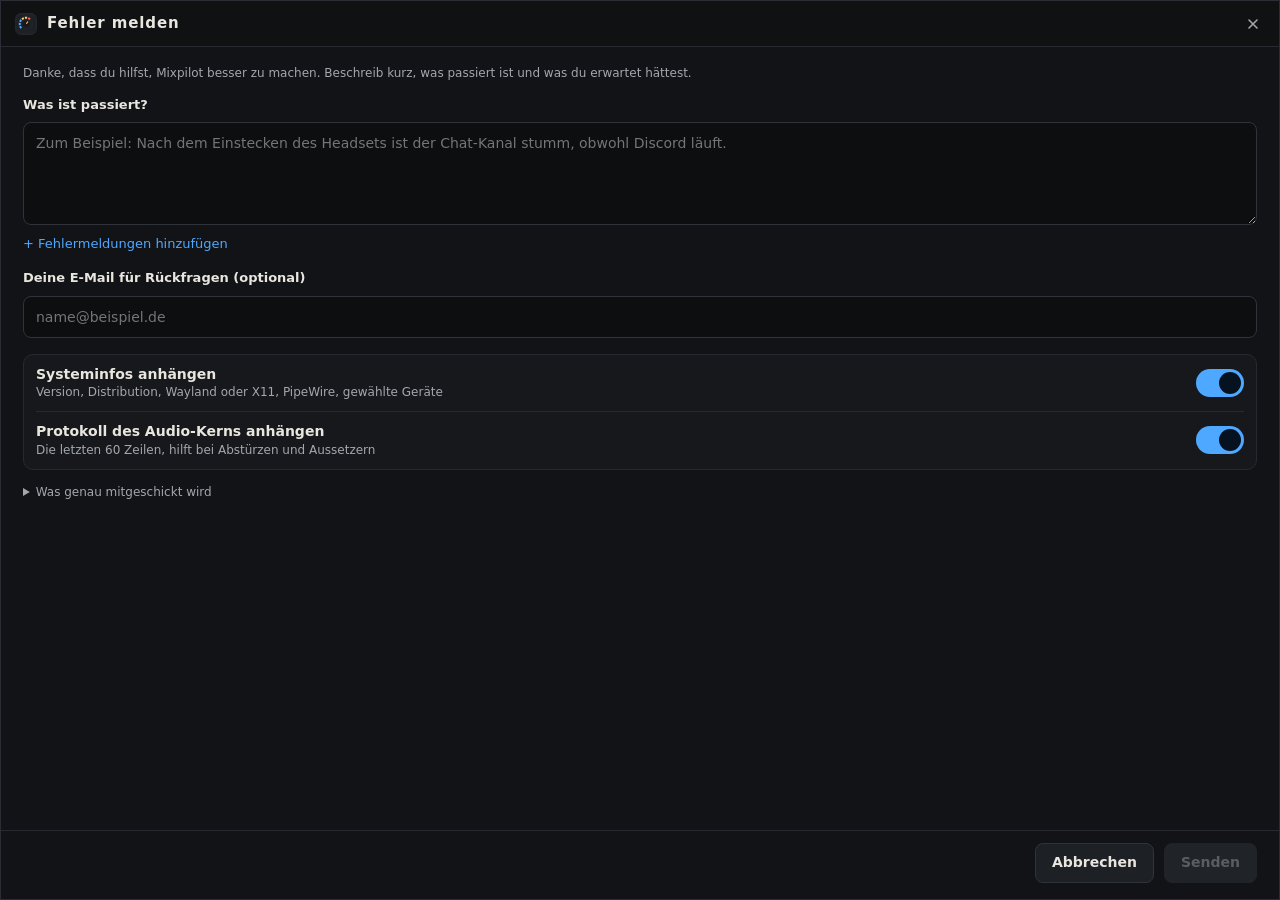
==== app/ui/bugreport.html @ 967d0d66 "Initial commit" ====
<!doctype html>
<html lang="de">
<head>
<meta charset="utf-8">
<meta name="viewport" content="width=device-width, initial-scale=1">
<title>Fehler melden</title>
<link rel="stylesheet" href="style.css">
</head>
<body class="dialog-page">
<div class="app">
  <div class="titlebar" data-tauri-drag-region>
    <div class="brand" data-tauri-drag-region>
      <svg width="22" height="22" viewBox="0 0 512 512" aria-hidden="true" data-tauri-drag-region><rect x="16" y="16" width="480" height="480" rx="116" class="logo-bg"></rect><g class="logo-segs"><path d="M144.2 349.8 A146 146 0 0 1 118.8 305.9" class="lg-low"></path><path d="M112.2 281.4 A146 146 0 0 1 112.2 230.6" class="lg-low"></path><path d="M118.8 206.1 A146 146 0 0 1 144.2 162.2" class="lg-low"></path><path d="M162.2 144.2 A146 146 0 0 1 206.1 118.8" class="lg-mid"></path><path d="M230.6 112.2 A146 146 0 0 1 281.4 112.2" class="lg-mid"></path><path d="M305.9 118.8 A146 146 0 0 1 349.8 144.2" class="lg-hi"></path><path d="M367.8 162.2 A146 146 0 0 1 393.2 206.1" class="lg-off"></path><path d="M399.8 230.6 A146 146 0 0 1 399.8 281.4" class="lg-off"></path><path d="M393.2 305.9 A146 146 0 0 1 367.8 349.8" class="lg-off"></path></g><circle cx="256" cy="256" r="84" class="logo-knob"></circle><line x1="268.9" y1="240.7" x2="295.9" y2="208.5" class="logo-ptr"></line></svg>
      <span class="name" data-tauri-drag-region>Fehler melden</span>
    </div>
    <div class="win-btns">
      <button id="win-close" class="tb-btn close" title="Schließen" aria-label="Schließen"><svg width="14" height="14" viewBox="0 0 14 14" aria-hidden="true"><path d="M3 3l8 8M11 3l-8 8"></path></svg></button>
    </div>
  </div>

  <main class="bug">
    <form id="form" novalidate>
      <p class="hint">Danke, dass du hilfst, Mixpilot besser zu machen. Beschreib kurz, was passiert ist und was du erwartet hättest.</p>
      <label class="lbl" for="desc">Was ist passiert?</label>
      <textarea id="desc" rows="4" placeholder="Zum Beispiel: Nach dem Einstecken des Headsets ist der Chat-Kanal stumm, obwohl Discord läuft."></textarea>
      <button type="button" class="linkbtn" id="add-errors">+ Fehlermeldungen hinzufügen</button>
      <div id="err-field" hidden>
        <label class="lbl" for="errors">Fehlermeldungen</label>
        <textarea id="errors" rows="3" class="mono-area" placeholder="Text aus einer Fehlermeldung, falls vorhanden"></textarea>
      </div>
      <label class="lbl" for="email">Deine E-Mail für Rückfragen (optional)</label>
      <input type="email" id="email" class="text" placeholder="name@beispiel.de" autocomplete="email">
      <div class="group">
        <div class="rule"><div><span class="title small">Systeminfos anhängen</span><p class="hint">Version, Distribution, Wayland oder X11, PipeWire, gewählte Geräte</p></div>
          <button type="button" id="info" class="switch" role="switch" aria-checked="true" aria-label="Systeminfos anhängen"><span></span></button></div>
        <div class="rule"><div><span class="title small">Protokoll des Audio-Kerns anhängen</span><p class="hint">Die letzten 60 Zeilen, hilft bei Abstürzen und Aussetzern</p></div>
          <button type="button" id="log" class="switch" role="switch" aria-checked="true" aria-label="Protokoll anhängen"><span></span></button></div>
      </div>
      <details class="preview"><summary>Was genau mitgeschickt wird</summary><pre id="preview"></pre></details>
      <p class="hint" id="privacy" hidden>Der Bericht geht an den Formulardienst Web3Forms und von dort per E-Mail an den Entwickler. Er wird nicht veröffentlicht.</p>
    </form>

    <section id="done" class="status" hidden>
      <svg width="48" height="48" viewBox="0 0 24 24" aria-hidden="true"><circle cx="12" cy="12" r="10"></circle><path d="M8 12l3 3 5-6"></path></svg>
      <h2>Danke, der Bericht ist angekommen.</h2>
      <p class="hint">Wenn du eine E-Mail angegeben hast, kann es eine Rückfrage geben.</p>
      <button class="btn primary" id="close-done">Schließen</button>
    </section>

    <section id="fail" class="status" hidden>
      <h2 id="fail-title">Senden hat nicht geklappt</h2>
      <p class="hint" id="fail-text"></p>
      <p class="mail-addr" id="mail-addr"></p>
      <div class="actions">
        <button class="btn" id="back">Zurück</button>
        <button class="btn primary" id="mail">Per E-Mail senden</button>
      </div>
    </section>
  </main>

  <footer class="bug-footer" id="footer">
    <span class="hint" id="footer-note"></span>
    <span class="spacer"></span>
    <button class="btn" id="cancel">Abbrechen</button>
    <button class="btn primary" id="send" disabled>Senden</button>
  </footer>
</div>
<script src="i18n.js"></script>
<script src="bugreport.js"></script>
</body>
</html>
---- app/ui/style.css ----
/* Barlow Semi Condensed (SIL Open Font License 1.1, fonts/OFL.txt): readouts and values,
   bundled so it works offline and inside the snap/flatpak sandboxes */
@font-face { font-family: "Barlow Semi Condensed"; font-weight: 500; font-display: swap; src: url("fonts/BarlowSemiCondensed-Medium.ttf") format("truetype"); }
@font-face { font-family: "Barlow Semi Condensed"; font-weight: 600; font-display: swap; src: url("fonts/BarlowSemiCondensed-SemiBold.ttf") format("truetype"); }
@font-face { font-family: "Barlow Semi Condensed"; font-weight: 700; font-display: swap; src: url("fonts/BarlowSemiCondensed-Bold.ttf") format("truetype"); }

:root {
  color-scheme: dark;
  --bg: #0b0c0e;
  --win: #111316;
  --panel: #16181b;
  --panel2: #1d2024;
  --well: #0d0e10;
  --line: #262a30;
  --line2: #30343a;
  --text: #e9e6df;
  --muted: #a3a7ae;
  --acc: #ffb547;
  --acc-ink: #1a1205;
  /* second accent from the logo: amber marks what you grab and move, blue marks what is on or selected */
  --acc2: #4fa8ff;
  --acc2-ink: #06121f;
  --red: #ff6a5c;
  --seg-off: #22262c;
  --seg-low: #4fa8ff;
  --seg-mid: #ffc870;
  --seg-hi: #ff6a5c;
  --mono: ui-monospace, "JetBrains Mono", "DejaVu Sans Mono", monospace;
  /* readouts: readable sans with equal-width digits so values do not jitter while they change */
  --num: "Barlow Semi Condensed", system-ui, "Liberation Sans", Arial, sans-serif;
}
* { box-sizing: border-box; }
html, body { margin: 0; height: 100%; overflow: hidden; background: var(--bg); color: var(--text); font: 14px/1.4 system-ui, "Cantarell", sans-serif; }
button, select, input { font: inherit; color: inherit; }
button:focus-visible, select:focus-visible, input:focus-visible { outline: 2px solid var(--acc2); outline-offset: 2px; }
[hidden] { display: none !important; }

/* the app never scrolls as a whole; controls take the mouse wheel instead */
.app { height: 100vh; box-sizing: border-box; overflow: hidden; display: flex; flex-direction: column; background: var(--win); border: 1px solid #2a2e34; }

/* own title bar: frameless window, drag anywhere that is not a button */
.titlebar { display: flex; align-items: center; gap: 12px; height: 46px; padding: 0 6px 0 14px; background: #0f1113; border-bottom: 1px solid var(--line); user-select: none; }
.titlebar .brand { display: flex; align-items: center; gap: 10px; flex-grow: 1; min-width: 0; height: 100%; }
.titlebar .name { font-weight: 700; font-size: 15px; letter-spacing: 0.06em; }
.titlebar .sub { font-size: 12px; color: var(--muted); white-space: nowrap; overflow: hidden; text-overflow: ellipsis; }
.win-btns { display: flex; align-items: center; gap: 2px; }
.tb-btn { width: 40px; height: 34px; border: none; border-radius: 7px; background: transparent; color: var(--muted); display: grid; place-items: center; cursor: pointer; }
.tb-btn svg { fill: none; stroke: currentColor; stroke-width: 1.6; stroke-linecap: round; stroke-linejoin: round; }
.tb-btn:hover { background: var(--panel2); color: var(--text); }
.tb-btn.close:hover { background: #c4372b; color: #fff; }
.tb-btn.heart { color: #ff7a8a; }
.tb-btn.heart svg { fill: currentColor; stroke: none; }
.tb-btn.heart:hover { background: #3a1d24; color: #ff9aa6; }
.tb-sep { width: 1px; height: 20px; background: var(--line2); margin: 0 6px; }
.spacer { flex-grow: 1; }
.top { display: flex; flex-wrap: wrap; align-items: center; gap: 14px 16px; padding: 12px 20px; background: #141619; border-bottom: 1px solid var(--line); }
.logo-bg { fill: var(--panel2); stroke: var(--line2); stroke-width: 16; }
.logo-segs { fill: none; stroke-width: 46; }
.lg-low { stroke: var(--seg-low); } .lg-mid { stroke: var(--seg-mid); } .lg-hi { stroke: var(--seg-hi); } .lg-off { stroke: var(--seg-off); }
.logo-knob { fill: var(--panel); stroke: var(--line2); stroke-width: 6; }
.logo-ptr { stroke: var(--acc); stroke-width: 26; stroke-linecap: round; }
.field { display: flex; flex-direction: column; gap: 4px; font-size: 11px; color: var(--muted); text-transform: uppercase; letter-spacing: 0.08em; font-weight: 600; }
.field.wide { margin-top: 6px; }
select {
  -webkit-appearance: none; appearance: none;
  min-height: 38px; width: 230px; max-width: 100%; padding: 0 30px 0 10px; border-radius: 8px;
  border: 1px solid var(--line2); background-color: var(--panel2); color: var(--text);
  background-image: url("data:image/svg+xml,%3Csvg xmlns='http://www.w3.org/2000/svg' width='10' height='6'%3E%3Cpath d='M1 1l4 4 4-4' fill='none' stroke='%23a3a7ae' stroke-width='1.6'/%3E%3C/svg%3E");
  background-repeat: no-repeat; background-position: right 10px center;
  text-transform: none; letter-spacing: 0; font-weight: 400; font-size: 13px; cursor: pointer;
}
.field.wide select { width: 100%; }
select.mini { width: auto; min-height: 28px; padding: 0 24px 0 8px; font-size: 12px; background-position: right 7px center; }
option { background: var(--panel2); color: var(--text); }
.titlebar .pill { margin-right: 8px; padding: 2px 4px 2px 12px; }
.titlebar .pill .switch { transform: scale(0.85); }
.pill { display: flex; align-items: center; gap: 8px; padding: 4px 6px 4px 14px; border-radius: 22px; background: var(--panel2); border: 1px solid var(--line2); font-weight: 600; font-size: 13px; }
.led { width: 9px; height: 9px; border-radius: 50%; background: #5a5f67; }
.led.on { background: var(--acc2); box-shadow: 0 0 8px var(--acc2); }

.tabs { display: flex; flex-wrap: wrap; align-items: center; gap: 6px 4px; padding: 8px 16px; border-bottom: 1px solid var(--line); background: #141619; }
.field.inline { flex-direction: row; align-items: center; gap: 8px; margin-left: 10px; }
.field.inline select { width: 200px; min-height: 36px; }
.tab { min-height: 42px; padding: 0 18px; border: none; border-radius: 8px; background: transparent; color: var(--muted); font-weight: 600; cursor: pointer; box-shadow: inset 0 -2px 0 transparent; }
.tab[aria-pressed="true"] { background: var(--panel2); color: var(--text); box-shadow: inset 0 -2px 0 var(--acc2); }
.core-status { font-size: 12px; color: var(--muted); white-space: nowrap; margin-right: 6px; }
.core-status.off { color: var(--red); }

main { flex: 1 1 auto; min-height: 0; overflow: hidden; padding: 14px 20px; display: flex; flex-direction: column; gap: 12px; }
.page { flex: 1 1 auto; min-height: 0; display: flex; flex-direction: column; gap: 12px; }
.cols { display: flex; flex-wrap: wrap; gap: 16px; align-items: flex-start; }
.grow { flex: 1 1 360px; min-width: 0; }
.grow2 { flex: 1 1 420px; min-width: 0; }
.grid { display: grid; grid-template-columns: repeat(auto-fit, minmax(260px, 1fr)); gap: 16px; }
.card { padding: 14px 16px; border-radius: 10px; background: var(--panel); border: 1px solid var(--line); display: flex; flex-direction: column; gap: 10px; }
.card-head { display: flex; align-items: center; justify-content: space-between; gap: 10px; min-height: 30px; }
.card-head.wrap { flex-wrap: wrap; }
.card-head.line { padding-top: 8px; border-top: 1px solid var(--line); }
.label { font-weight: 700; font-size: 13px; letter-spacing: 0.08em; }
.title { font-weight: 600; font-size: 16px; }
.title.small { font-size: 14px; }
.muted { color: var(--muted); font-weight: 400; font-size: 13px; }
.mono { font-family: var(--num); font-variant-numeric: tabular-nums; font-weight: 500; font-size: 13px; color: var(--muted); }
.row { display: flex; align-items: center; gap: 10px; }
.end { width: 42px; font-weight: 600; font-size: 13px; }
.end.right { text-align: right; }
.hint { margin: 0; font-size: 12px; color: var(--muted); }
.error { margin: 0; padding: 10px 14px; border-radius: 8px; background: #3a1714; color: #ffd2cc; }

/* mixer strips */
.strips { display: flex; flex-wrap: wrap; gap: 12px; align-items: stretch; }
.strip { width: 150px; padding: 12px 12px; border-radius: 10px; background: var(--panel); border: 1px solid var(--line); display: flex; flex-direction: column; gap: 10px; }
.strip.master { border-color: #3a3326; }
.sep { width: 1px; background: var(--line2); margin: 0 6px; }
.strip-head { display: flex; align-items: center; gap: 8px; }
.strip-head svg { flex: none; stroke: #c9c6bf; fill: none; stroke-width: 1.8; stroke-linecap: round; stroke-linejoin: round; }
.strip-name { flex-grow: 1; font-weight: 700; font-size: 13px; letter-spacing: 0.08em; text-transform: uppercase; }
.dot { width: 8px; height: 8px; border-radius: 50%; background: #5a5f67; }
.dot.on { background: var(--acc2); }
.strip-body { display: flex; justify-content: center; gap: 12px; height: 200px; }
.meter { display: flex; gap: 3px; padding: 4px; border-radius: 4px; background: var(--well); }
.meter .col { display: flex; flex-direction: column-reverse; gap: 2px; }
.meter i { display: block; width: 7px; flex: 1 1 0; border-radius: 1px; background: var(--seg-off); }
.meter i.low { background: var(--seg-low); }
.meter i.mid { background: var(--seg-mid); }
.meter i.hi { background: var(--seg-hi); }
.num {
  width: 84px; min-height: 30px; padding: 0 6px; border-radius: 6px; border: 1px solid transparent; background: transparent;
  color: var(--text); font-family: var(--num); font-size: 16px; font-weight: 600; font-variant-numeric: tabular-nums; text-align: center; cursor: text;
}
.num:hover { border-color: var(--line2); background: var(--well); }
.num:focus { border-color: var(--acc2); background: var(--well); outline: none; }
.value { align-self: center; }
.head-right { display: flex; align-items: center; gap: 10px; }
.btns { display: flex; gap: 6px; }
.mute, .eqchip { flex: 1 1 0; min-height: 42px; border-radius: 6px; border: 1px solid var(--line2); background: var(--panel2); color: #c9c6bf; font-weight: 700; font-size: 12px; letter-spacing: 0.06em; cursor: pointer; }
.mute[aria-pressed="true"] { background: var(--red); color: #1a0705; border-color: var(--red); }
.eqchip { display: flex; flex-direction: column; align-items: center; justify-content: center; gap: 1px; font-weight: 600; letter-spacing: 0; font-size: 11px; color: var(--text); }
.eqchip b { color: var(--muted); font-size: 10px; letter-spacing: 0.08em; }
.appchips { display: flex; flex-wrap: wrap; gap: 4px; min-height: 22px; }
.appchips span { padding: 2px 8px; border-radius: 10px; background: var(--seg-off); font-size: 11px; color: #c9c6bf; max-width: 100%; overflow: hidden; text-overflow: ellipsis; white-space: nowrap; }

/* vertical faders: a rotated horizontal range is the most reliable form in WebKitGTK */
.fwrap { position: relative; width: 44px; height: 200px; flex: none; }
.fader { -webkit-appearance: none; appearance: none; position: absolute; width: 200px; height: 44px; left: -78px; top: 78px; transform: rotate(-90deg); background: transparent; margin: 0; cursor: pointer; }
.fader::-webkit-slider-runnable-track { height: 6px; border-radius: 3px; background: #08090a; box-shadow: inset 0 0 0 1px var(--line2); }
.fader::-webkit-slider-thumb { -webkit-appearance: none; width: 18px; height: 38px; margin-top: -16px; border-radius: 3px; border: 1px solid #555b63; background: linear-gradient(90deg, #2c3036 0 42%, var(--acc) 42% 58%, #2c3036 58%); }

.hz { -webkit-appearance: none; appearance: none; width: 100%; height: 30px; background: transparent; margin: 0; cursor: pointer; }
.hz::-webkit-slider-runnable-track { height: 4px; border-radius: 2px; background: var(--line2); }
.hz::-webkit-slider-thumb { -webkit-appearance: none; width: 18px; height: 18px; margin-top: -7px; border-radius: 50%; border: 3px solid var(--panel); background: var(--acc); }

.switch { flex: none; width: 48px; height: 28px; border-radius: 14px; border: none; padding: 3px; display: flex; justify-content: flex-start; background: var(--line2); cursor: pointer; }
.switch span { width: 22px; height: 22px; border-radius: 50%; background: var(--muted); }
.switch[aria-checked="true"] { justify-content: flex-end; background: var(--acc2); }
.switch[aria-checked="true"] span { background: var(--acc2-ink); }

.seg { display: flex; gap: 4px; padding: 4px; border-radius: 8px; background: var(--well); }
.seg button { flex: 1 1 0; min-height: 40px; border: none; border-radius: 6px; background: transparent; color: #c9c6bf; font-weight: 600; cursor: pointer; }
.seg button[aria-pressed="true"] { background: var(--acc2); color: var(--acc2-ink); }
.chips { display: flex; flex-wrap: wrap; gap: 6px; }
.chips button { min-height: 34px; padding: 0 14px; border-radius: 17px; border: 1px solid var(--line2); background: var(--panel2); color: #c9c6bf; font-weight: 600; font-size: 13px; cursor: pointer; }
.chips button[aria-pressed="true"] { background: var(--acc2); color: var(--acc2-ink); border-color: var(--acc2); }

.curve { width: 100%; height: 64px; display: block; border-radius: 6px; background: var(--well); }
.curve .zero { stroke: var(--line); stroke-width: 1; }
.curve .eqline { fill: none; stroke: var(--acc); stroke-width: 3; stroke-linejoin: round; vector-effect: non-scaling-stroke; }
.bands-scroll { overflow-x: auto; }
.bands { display: flex; justify-content: space-between; gap: 8px; min-width: 520px; }
.band { display: flex; flex-direction: column; align-items: center; gap: 6px; }
.band .num { width: 44px; min-height: 26px; font-size: 14px; padding: 0 2px; }
.band .mono { color: var(--text); font-size: 11px; }
.band .freq { color: var(--muted); }
.bwrap { position: relative; width: 32px; height: 116px; }
.bslider { -webkit-appearance: none; appearance: none; position: absolute; width: 116px; height: 32px; left: -42px; top: 42px; transform: rotate(-90deg); background: transparent; margin: 0; cursor: pointer; }
.bslider::-webkit-slider-runnable-track { height: 4px; border-radius: 2px; background: var(--line2); }
.bslider::-webkit-slider-thumb { -webkit-appearance: none; width: 12px; height: 22px; margin-top: -9px; border-radius: 3px; border: none; background: var(--acc); }

.meter-row { display: flex; align-items: center; gap: 12px; }
.meter-label { width: 128px; flex: none; font-size: 12px; color: var(--muted); }
.hmeter { flex: 1 1 auto; display: flex; gap: 3px; padding: 6px; border-radius: 6px; background: var(--well); }
.hmeter i { flex: 1 1 0; height: 18px; border-radius: 2px; background: var(--seg-off); }
.hmeter i.low { background: var(--seg-low); }
.hmeter i.mid { background: var(--seg-mid); }
.hmeter i.hi { background: var(--seg-hi); }

.events { margin: 0; padding: 0; list-style: none; display: flex; flex-direction: column; gap: 6px; font-size: 13px; max-height: 92px; overflow: hidden; }
.events li { display: flex; gap: 12px; }
.events .mono { flex: none; }
.rule, .app-row { display: flex; align-items: center; gap: 12px; padding: 10px 0; border-top: 1px solid var(--line); }
.rule > div, .app-row > div { flex-grow: 1; min-width: 0; }
.app-row select { width: 150px; }

.btn { white-space: nowrap; min-height: 40px; padding: 0 16px; border-radius: 8px; border: 1px solid var(--line2); background: var(--panel2); color: var(--text); font-weight: 600; cursor: pointer; }
.btn.small { min-height: 30px; padding: 0 10px; font-size: 12px; }
.btn.primary { background: var(--acc); color: var(--acc-ink); border-color: var(--acc); }
.btn:disabled { opacity: 0.5; cursor: default; }

.overlay { position: fixed; inset: 0; background: rgba(5, 6, 7, 0.82); display: flex; align-items: center; justify-content: center; padding: 16px; overflow: auto; }
.dialog { width: 100%; max-width: 580px; max-height: 100%; overflow: auto; padding: 24px; border-radius: 14px; background: var(--panel); border: 1px solid var(--line2); display: flex; flex-direction: column; gap: 10px; }
.dialog h1 { margin: 0; font-size: 22px; }
.dialog p { margin: 0; }
.check { display: flex; gap: 10px; align-items: flex-start; font-size: 13px; margin-top: 6px; cursor: pointer; }
.check input { width: 18px; height: 18px; margin: 1px 0 0; accent-color: var(--acc2); }
.checks { list-style: none; margin: 6px 0; padding: 0; display: flex; flex-direction: column; gap: 8px; }
.checks li { display: flex; gap: 10px; padding: 10px 12px; border-radius: 8px; background: var(--panel2); }
.checks .mark { flex: none; width: 22px; height: 22px; border-radius: 50%; display: grid; place-items: center; font-weight: 800; font-size: 13px; }
.checks .ok .mark { background: #2f6f4f; color: #e6fff1; }
.checks .warn .mark { background: var(--acc); color: var(--acc-ink); }
.checks .bad .mark { background: var(--red); color: #1a0705; }
.checks code { display: block; margin-top: 6px; padding: 6px 8px; border-radius: 6px; background: var(--well); font-family: var(--mono); font-size: 12px; user-select: all; }
.actions { display: flex; justify-content: flex-end; gap: 8px; margin-top: 8px; flex-wrap: wrap; }
.rule.inactive { opacity: 0.45; }

/* dialog windows (bug report) */
.dialog-page .app { height: 100vh; }
.bug { flex: 1 1 auto; overflow-y: auto; padding: 18px 22px; display: flex; flex-direction: column; gap: 10px; }
.bug form { display: flex; flex-direction: column; gap: 8px; }
.lbl { font-size: 13px; font-weight: 600; margin-top: 6px; }
.bug textarea, .bug input.text { width: 100%; padding: 10px 12px; border-radius: 8px; border: 1px solid var(--line2); background: var(--well); color: var(--text); font: 14px/1.45 system-ui, sans-serif; resize: vertical; }
.bug textarea:focus, .bug input.text:focus { outline: none; border-color: var(--acc2); }
.mono-area { font-family: var(--mono) !important; font-size: 12.5px !important; }
.linkbtn { align-self: flex-start; padding: 2px 0; border: none; background: none; color: var(--acc2); font-size: 13px; cursor: pointer; }
.linkbtn:hover { text-decoration: underline; }
.group { margin-top: 8px; padding: 0 12px; border-radius: 10px; border: 1px solid var(--line); background: var(--panel); }
.group .rule:first-child { border-top: none; }
.preview summary { cursor: pointer; font-size: 12px; color: var(--muted); margin-top: 6px; }
.preview pre { margin: 8px 0 0; padding: 10px; max-height: 180px; overflow: auto; border-radius: 8px; background: var(--well); font: 11.5px/1.4 var(--mono); color: var(--muted); white-space: pre-wrap; }
.status { margin: auto; max-width: 420px; text-align: center; display: flex; flex-direction: column; align-items: center; gap: 12px; }
.status svg { fill: none; stroke: #3da66a; stroke-width: 2; stroke-linecap: round; stroke-linejoin: round; }
.status h2 { margin: 0; font-size: 18px; }
.mail-addr { margin: 0; padding: 8px 14px; border-radius: 6px; background: var(--well); border: 1px solid var(--line2); font-weight: 600; }
.bug-footer { display: flex; align-items: center; gap: 10px; padding: 12px 22px 16px; border-top: 1px solid var(--line); }

/* long lists scroll inside their card, the window itself never does */
#apps { max-height: 360px; overflow-y: auto; }
#apps::-webkit-scrollbar { width: 8px; }
#apps::-webkit-scrollbar-thumb { background: var(--line2); border-radius: 4px; }
#tab-mic .card { gap: 8px; }
#tab-mic .card-head.line { padding-top: 10px; margin-top: 2px; }

/* setup checks */
.check-title { font-weight: 600; }
.check-body { display: flex; flex-direction: column; gap: 6px; min-width: 0; flex: 1 1 auto; }
.check-list { margin: 0; padding-left: 18px; font-size: 13px; color: var(--text); display: flex; flex-direction: column; gap: 3px; }
.cmd-row { display: flex; align-items: center; gap: 8px; }
.cmd-row code { flex: 1 1 auto; margin: 0 !important; overflow-x: auto; white-space: nowrap; }
.btn.primary:disabled { background: var(--line2); border-color: var(--line2); color: var(--muted); }
.dialog.wide { max-width: 920px; overflow: hidden; gap: 14px; }
.dialog-cols { display: grid; grid-template-columns: minmax(0, 1.25fr) minmax(0, 1fr); gap: 18px; align-items: start; }
.dialog-side { display: flex; flex-direction: column; gap: 10px; }
.dialog-side .field.wide { margin-top: 0; }
.checks { margin: 0; }
.checks .check-list li { display: list-item; padding: 0; background: none; border-radius: 0; }
.cmd-row code { white-space: pre-wrap; word-break: break-all; overflow: visible; }

/* about dialog and saved assignments */
.credits { margin: 0; padding-left: 18px; font-size: 13px; color: var(--muted); display: flex; flex-direction: column; gap: 2px; }
.dialog .actions .spacer { flex-grow: 1; }
.app-row .forget { flex: none; width: 28px; height: 28px; padding: 0; border-radius: 6px; border: 1px solid var(--line2); background: none; color: var(--muted); cursor: pointer; font-size: 16px; line-height: 1; }
.app-row .forget:hover { color: var(--text); border-color: var(--muted); }
.app-row.saved .title { opacity: 0.7; }
.about-info { display: flex; flex-direction: column; gap: 10px; }
.licenses-open .about-info { display: none; }
#licenses-box { flex: none; }
#licenses { height: 380px; max-height: none; overflow-wrap: anywhere; }
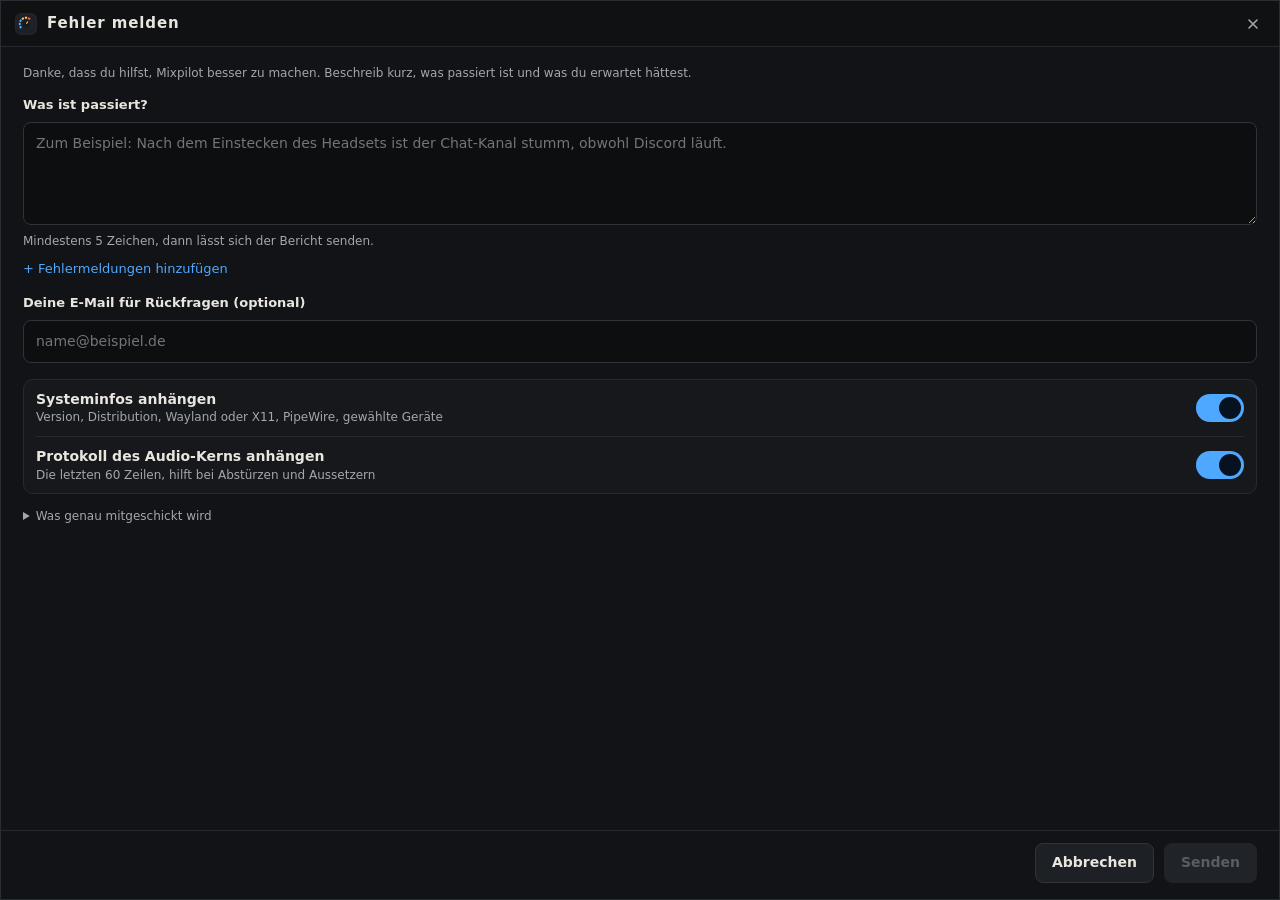
==== commit d8b390c8: "Say in the bug report that sending needs 5 characters" ====
--- a/app/ui/bugreport.html
+++ b/app/ui/bugreport.html
@@ -22,7 +22,8 @@
     <form id="form" novalidate>
       <p class="hint">Danke, dass du hilfst, Mixpilot besser zu machen. Beschreib kurz, was passiert ist und was du erwartet hättest.</p>
       <label class="lbl" for="desc">Was ist passiert?</label>
-      <textarea id="desc" rows="4" placeholder="Zum Beispiel: Nach dem Einstecken des Headsets ist der Chat-Kanal stumm, obwohl Discord läuft."></textarea>
+      <textarea id="desc" rows="4" aria-describedby="desc-hint" placeholder="Zum Beispiel: Nach dem Einstecken des Headsets ist der Chat-Kanal stumm, obwohl Discord läuft."></textarea>
+      <p class="hint" id="desc-hint">Mindestens 5 Zeichen, dann lässt sich der Bericht senden.</p>
       <button type="button" class="linkbtn" id="add-errors">+ Fehlermeldungen hinzufügen</button>
       <div id="err-field" hidden>
         <label class="lbl" for="errors">Fehlermeldungen</label>
@@ -42,13 +43,13 @@
 
     <section id="done" class="status" hidden>
       <svg width="48" height="48" viewBox="0 0 24 24" aria-hidden="true"><circle cx="12" cy="12" r="10"></circle><path d="M8 12l3 3 5-6"></path></svg>
-      <h2>Danke, der Bericht ist angekommen.</h2>
+      <h2 tabindex="-1">Danke, der Bericht ist angekommen.</h2>
       <p class="hint">Wenn du eine E-Mail angegeben hast, kann es eine Rückfrage geben.</p>
       <button class="btn primary" id="close-done">Schließen</button>
     </section>
 
     <section id="fail" class="status" hidden>
-      <h2 id="fail-title">Senden hat nicht geklappt</h2>
+      <h2 id="fail-title" tabindex="-1">Senden hat nicht geklappt</h2>
       <p class="hint" id="fail-text"></p>
       <p class="mail-addr" id="mail-addr"></p>
       <div class="actions">
@@ -62,7 +63,7 @@
     <span class="hint" id="footer-note"></span>
     <span class="spacer"></span>
     <button class="btn" id="cancel">Abbrechen</button>
-    <button class="btn primary" id="send" disabled>Senden</button>
+    <button class="btn primary" id="send" aria-describedby="desc-hint" disabled>Senden</button>
   </footer>
 </div>
 <script src="i18n.js"></script>
--- a/app/ui/style.css
+++ b/app/ui/style.css
@@ -13,6 +13,8 @@
   --well: #0d0e10;
   --line: #262a30;
   --line2: #30343a;
+  /* slider tracks and unlit meter segments: at least 3:1 against the cards and wells they sit on */
+  --edge: #62676f;
   --text: #e9e6df;
   --muted: #a3a7ae;
   --acc: #ffb547;
@@ -34,6 +36,8 @@
 button, select, input { font: inherit; color: inherit; }
 button:focus-visible, select:focus-visible, input:focus-visible { outline: 2px solid var(--acc2); outline-offset: 2px; }
 [hidden] { display: none !important; }
+/* headings for structure only, the classes give them their look */
+h1, h2, h3 { margin: 0; }
 
 /* the app never scrolls as a whole; controls take the mouse wheel instead */
 .app { height: 100vh; box-sizing: border-box; overflow: hidden; display: flex; flex-direction: column; background: var(--win); border: 1px solid #2a2e34; }
@@ -82,7 +86,8 @@
 .field.inline { flex-direction: row; align-items: center; gap: 8px; margin-left: 10px; }
 .field.inline select { width: 200px; min-height: 36px; }
 .tab { min-height: 42px; padding: 0 18px; border: none; border-radius: 8px; background: transparent; color: var(--muted); font-weight: 600; cursor: pointer; box-shadow: inset 0 -2px 0 transparent; }
-.tab[aria-pressed="true"] { background: var(--panel2); color: var(--text); box-shadow: inset 0 -2px 0 var(--acc2); }
+.tablist { display: flex; gap: 4px; }
+.tab[aria-selected="true"] { background: var(--panel2); color: var(--text); box-shadow: inset 0 -2px 0 var(--acc2); }
 .core-status { font-size: 12px; color: var(--muted); white-space: nowrap; margin-right: 6px; }
 .core-status.off { color: var(--red); }
 
@@ -105,11 +110,13 @@
 .end { width: 42px; font-weight: 600; font-size: 13px; }
 .end.right { text-align: right; }
 .hint { margin: 0; font-size: 12px; color: var(--muted); }
+.path { overflow-wrap: anywhere; }
 .error { margin: 0; padding: 10px 14px; border-radius: 8px; background: #3a1714; color: #ffd2cc; }
 
 /* mixer strips */
-.strips { display: flex; flex-wrap: wrap; gap: 12px; align-items: stretch; }
-.strip { width: 150px; padding: 12px 12px; border-radius: 10px; background: var(--panel); border: 1px solid var(--line); display: flex; flex-direction: column; gap: 10px; }
+/* the channel strips fill the window, init() gives the rotated faders the matching length */
+.strips { flex: 1 1 auto; min-height: 0; display: flex; gap: 12px; align-items: stretch; }
+.strip { flex: 1 1 150px; min-width: 0; padding: 12px 12px; border-radius: 10px; background: var(--panel); border: 1px solid var(--line); display: flex; flex-direction: column; gap: 10px; }
 .strip.master { border-color: #3a3326; }
 .sep { width: 1px; background: var(--line2); margin: 0 6px; }
 .strip-head { display: flex; align-items: center; gap: 8px; }
@@ -117,13 +124,14 @@
 .strip-name { flex-grow: 1; font-weight: 700; font-size: 13px; letter-spacing: 0.08em; text-transform: uppercase; }
 .dot { width: 8px; height: 8px; border-radius: 50%; background: #5a5f67; }
 .dot.on { background: var(--acc2); }
-.strip-body { display: flex; justify-content: center; gap: 12px; height: 200px; }
+.strip-body { display: flex; justify-content: center; gap: 12px; flex: 1 1 auto; min-height: 200px; }
 .meter { display: flex; gap: 3px; padding: 4px; border-radius: 4px; background: var(--well); }
 .meter .col { display: flex; flex-direction: column-reverse; gap: 2px; }
 .meter i { display: block; width: 7px; flex: 1 1 0; border-radius: 1px; background: var(--seg-off); }
 .meter i.low { background: var(--seg-low); }
 .meter i.mid { background: var(--seg-mid); }
 .meter i.hi { background: var(--seg-hi); }
+.meter i:not(.low, .mid, .hi), .hmeter i:not(.low, .mid, .hi), .eqgrid .ledcol i:not(.low, .mid) { box-shadow: inset 0 0 0 1px var(--edge); }
 .num {
   width: 84px; min-height: 30px; padding: 0 6px; border-radius: 6px; border: 1px solid transparent; background: transparent;
   color: var(--text); font-family: var(--num); font-size: 16px; font-weight: 600; font-variant-numeric: tabular-nums; text-align: center; cursor: text;
@@ -132,22 +140,29 @@
 .num:focus { border-color: var(--acc2); background: var(--well); outline: none; }
 .value { align-self: center; }
 .head-right { display: flex; align-items: center; gap: 10px; }
-.btns { display: flex; gap: 6px; }
-.mute, .eqchip { flex: 1 1 0; min-height: 42px; border-radius: 6px; border: 1px solid var(--line2); background: var(--panel2); color: #c9c6bf; font-weight: 700; font-size: 12px; letter-spacing: 0.06em; cursor: pointer; }
+/* stacked: side by side, six strips at 1000 px left too little room for a preset name */
+.btns { display: flex; flex-direction: column; gap: 6px; }
+.mute, .eqchip { min-height: 36px; border-radius: 6px; border: 1px solid var(--line2); background: var(--panel2); color: #c9c6bf; font-weight: 700; font-size: 12px; letter-spacing: 0.06em; cursor: pointer; }
 .mute[aria-pressed="true"] { background: var(--red); color: #1a0705; border-color: var(--red); }
-.eqchip { display: flex; flex-direction: column; align-items: center; justify-content: center; gap: 1px; font-weight: 600; letter-spacing: 0; font-size: 11px; color: var(--text); }
-.eqchip b { color: var(--muted); font-size: 10px; letter-spacing: 0.08em; }
+.eqchip { display: flex; align-items: center; justify-content: center; gap: 6px; min-width: 0; padding: 0 8px; font-weight: 600; letter-spacing: 0; font-size: 12px; color: var(--text); }
+.eqchip b { flex: none; color: var(--muted); font-size: 10px; letter-spacing: 0.08em; }
+.eqchip span { min-width: 0; overflow: hidden; text-overflow: ellipsis; white-space: nowrap; }
+.eqmenu { position: fixed; z-index: 30; display: flex; flex-direction: column; gap: 2px; max-width: 240px; padding: 4px; border-radius: 8px; background: var(--panel2); border: 1px solid var(--line2); box-shadow: 0 8px 24px rgba(0, 0, 0, .5); }
+.eqmenu button { min-height: 34px; padding: 0 14px; border: none; border-radius: 6px; background: transparent; color: #c9c6bf; font-weight: 600; font-size: 13px; text-align: left; cursor: pointer; overflow: hidden; text-overflow: ellipsis; white-space: nowrap; }
+.eqmenu button:hover { background: var(--panel); color: var(--text); }
+.eqmenu button[aria-checked="true"] { background: var(--acc2); color: var(--acc2-ink); }
+.eqmenu-sep { height: 1px; margin: 2px 4px; background: var(--line2); }
 .appchips { display: flex; flex-wrap: wrap; gap: 4px; min-height: 22px; }
 .appchips span { padding: 2px 8px; border-radius: 10px; background: var(--seg-off); font-size: 11px; color: #c9c6bf; max-width: 100%; overflow: hidden; text-overflow: ellipsis; white-space: nowrap; }
 
 /* vertical faders: a rotated horizontal range is the most reliable form in WebKitGTK */
-.fwrap { position: relative; width: 44px; height: 200px; flex: none; }
+.fwrap { position: relative; width: 44px; flex: none; }
 .fader { -webkit-appearance: none; appearance: none; position: absolute; width: 200px; height: 44px; left: -78px; top: 78px; transform: rotate(-90deg); background: transparent; margin: 0; cursor: pointer; }
-.fader::-webkit-slider-runnable-track { height: 6px; border-radius: 3px; background: #08090a; box-shadow: inset 0 0 0 1px var(--line2); }
+.fader::-webkit-slider-runnable-track { height: 6px; border-radius: 3px; background: #08090a; box-shadow: inset 0 0 0 1px var(--edge); }
 .fader::-webkit-slider-thumb { -webkit-appearance: none; width: 18px; height: 38px; margin-top: -16px; border-radius: 3px; border: 1px solid #555b63; background: linear-gradient(90deg, #2c3036 0 42%, var(--acc) 42% 58%, #2c3036 58%); }
 
 .hz { -webkit-appearance: none; appearance: none; width: 100%; height: 30px; background: transparent; margin: 0; cursor: pointer; }
-.hz::-webkit-slider-runnable-track { height: 4px; border-radius: 2px; background: var(--line2); }
+.hz::-webkit-slider-runnable-track { height: 4px; border-radius: 2px; background: var(--edge); }
 .hz::-webkit-slider-thumb { -webkit-appearance: none; width: 18px; height: 18px; margin-top: -7px; border-radius: 50%; border: 3px solid var(--panel); background: var(--acc); }
 
 .switch { flex: none; width: 48px; height: 28px; border-radius: 14px; border: none; padding: 3px; display: flex; justify-content: flex-start; background: var(--line2); cursor: pointer; }
@@ -158,22 +173,32 @@
 .seg { display: flex; gap: 4px; padding: 4px; border-radius: 8px; background: var(--well); }
 .seg button { flex: 1 1 0; min-height: 40px; border: none; border-radius: 6px; background: transparent; color: #c9c6bf; font-weight: 600; cursor: pointer; }
 .seg button[aria-pressed="true"] { background: var(--acc2); color: var(--acc2-ink); }
+.seg.small { flex: none; padding: 3px; gap: 2px; }
+.seg.small button { flex: none; min-height: 28px; padding: 0 10px; font-size: 12px; }
 .chips { display: flex; flex-wrap: wrap; gap: 6px; }
+.eq-head { justify-content: flex-start; column-gap: 16px; }
 .chips button { min-height: 34px; padding: 0 14px; border-radius: 17px; border: 1px solid var(--line2); background: var(--panel2); color: #c9c6bf; font-weight: 600; font-size: 13px; cursor: pointer; }
 .chips button[aria-pressed="true"] { background: var(--acc2); color: var(--acc2-ink); border-color: var(--acc2); }
-
-.curve { width: 100%; height: 64px; display: block; border-radius: 6px; background: var(--well); }
-.curve .zero { stroke: var(--line); stroke-width: 1; }
-.curve .eqline { fill: none; stroke: var(--acc); stroke-width: 3; stroke-linejoin: round; vector-effect: non-scaling-stroke; }
+.chips button.ghost { background: transparent; border-style: dashed; color: var(--muted); }
+.chips button[aria-disabled="true"] { opacity: .45; cursor: default; }
+.chip-name { min-height: 34px; width: 130px; padding: 0 14px; border-radius: 17px; border: 1px solid var(--acc2); background: var(--panel2); color: var(--text); font: inherit; font-weight: 600; font-size: 13px; outline: none; }
+.chip-name[aria-invalid="true"] { border-color: var(--red); }
+.name-error { align-self: center; font-size: 12px; color: var(--red); }
+
 .bands-scroll { overflow-x: auto; }
-.bands { display: flex; justify-content: space-between; gap: 8px; min-width: 520px; }
-.band { display: flex; flex-direction: column; align-items: center; gap: 6px; }
+.eqgrid { display: flex; gap: 4px; min-width: 520px; margin-bottom: 4px; padding: 8px 12px; border-radius: 6px; background: var(--well); }
+.eqgrid .ledcol { flex: 1 1 0; grid-template-rows: repeat(var(--rows), 7px); gap: 3px; }
+.eqgrid .ledcol i { width: 100%; }
+.ledcol i.dim { opacity: 0.45; }
+/* ten equal cells so every band sits under the middle of its three LED columns */
+.bands { display: grid; grid-template-columns: repeat(10, 1fr); justify-items: center; min-width: 520px; padding: 0 12px; }
+.band { display: flex; flex-direction: column; align-items: center; gap: 4px; }
 .band .num { width: 44px; min-height: 26px; font-size: 14px; padding: 0 2px; }
 .band .mono { color: var(--text); font-size: 11px; }
 .band .freq { color: var(--muted); }
-.bwrap { position: relative; width: 32px; height: 116px; }
-.bslider { -webkit-appearance: none; appearance: none; position: absolute; width: 116px; height: 32px; left: -42px; top: 42px; transform: rotate(-90deg); background: transparent; margin: 0; cursor: pointer; }
-.bslider::-webkit-slider-runnable-track { height: 4px; border-radius: 2px; background: var(--line2); }
+.bwrap { position: relative; width: 32px; height: 80px; }
+.bslider { -webkit-appearance: none; appearance: none; position: absolute; width: 80px; height: 32px; left: -24px; top: 24px; transform: rotate(-90deg); background: transparent; margin: 0; cursor: pointer; }
+.bslider::-webkit-slider-runnable-track { height: 4px; border-radius: 2px; background: var(--edge); }
 .bslider::-webkit-slider-thumb { -webkit-appearance: none; width: 12px; height: 22px; margin-top: -9px; border-radius: 3px; border: none; background: var(--acc); }
 
 .meter-row { display: flex; align-items: center; gap: 12px; }
@@ -200,6 +225,8 @@
 .dialog { width: 100%; max-width: 580px; max-height: 100%; overflow: auto; padding: 24px; border-radius: 14px; background: var(--panel); border: 1px solid var(--line2); display: flex; flex-direction: column; gap: 10px; }
 .dialog h1 { margin: 0; font-size: 22px; }
 .dialog p { margin: 0; }
+/* dialogs take the focus themselves so Esc works; the ring stays for Tab */
+.dialog:focus { outline: none; }
 .check { display: flex; gap: 10px; align-items: flex-start; font-size: 13px; margin-top: 6px; cursor: pointer; }
 .check input { width: 18px; height: 18px; margin: 1px 0 0; accent-color: var(--acc2); }
 .checks { list-style: none; margin: 6px 0; padding: 0; display: flex; flex-direction: column; gap: 8px; }
@@ -210,7 +237,9 @@
 .checks .bad .mark { background: var(--red); color: #1a0705; }
 .checks code { display: block; margin-top: 6px; padding: 6px 8px; border-radius: 6px; background: var(--well); font-family: var(--mono); font-size: 12px; user-select: all; }
 .actions { display: flex; justify-content: flex-end; gap: 8px; margin-top: 8px; flex-wrap: wrap; }
-.rule.inactive { opacity: 0.45; }
+/* resting, not disabled: dimmer text that still reads at 5:1, the controls keep working and look it */
+.rule.inactive .title { color: var(--muted); }
+.rule.inactive .hint { color: #85888e; }
 
 /* dialog windows (bug report) */
 .dialog-page .app { height: 100vh; }
@@ -228,7 +257,7 @@
 .preview pre { margin: 8px 0 0; padding: 10px; max-height: 180px; overflow: auto; border-radius: 8px; background: var(--well); font: 11.5px/1.4 var(--mono); color: var(--muted); white-space: pre-wrap; }
 .status { margin: auto; max-width: 420px; text-align: center; display: flex; flex-direction: column; align-items: center; gap: 12px; }
 .status svg { fill: none; stroke: #3da66a; stroke-width: 2; stroke-linecap: round; stroke-linejoin: round; }
-.status h2 { margin: 0; font-size: 18px; }
+.status h2 { margin: 0; font-size: 18px; outline: none; }
 .mail-addr { margin: 0; padding: 8px 14px; border-radius: 6px; background: var(--well); border: 1px solid var(--line2); font-weight: 600; }
 .bug-footer { display: flex; align-items: center; gap: 10px; padding: 12px 22px 16px; border-top: 1px solid var(--line); }
 
@@ -264,3 +293,29 @@
 .licenses-open .about-info { display: none; }
 #licenses-box { flex: none; }
 #licenses { height: 380px; max-height: none; overflow-wrap: anywhere; }
+
+/* what's new, in the look of the store banner */
+.dialog.news { max-width: 720px; padding: 0; gap: 0; overflow: hidden; }
+.news-head { display: flex; align-items: center; gap: 22px; padding: 16px 24px; background: var(--well); border-bottom: 1px solid var(--line); }
+.news-brand { flex: 1; display: flex; align-items: center; gap: 16px; min-width: 0; }
+#news-logo svg { display: block; width: 64px; height: 64px; }
+.news-brand h1 { font-family: var(--num); font-weight: 700; font-size: 30px; letter-spacing: 0.06em; text-transform: uppercase; }
+#news-version { font-family: var(--num); font-size: 16px; color: var(--muted); }
+.leds { display: flex; gap: 4px; }
+.ledcol { display: grid; grid-template-rows: repeat(var(--rows), 8px); gap: 4px; }
+.ledcol i { width: 14px; border-radius: 2px; background: var(--seg-off); transition: background-color 60ms; }
+.ledcol i.low { background: var(--seg-low); }
+.ledcol i.mid { background: var(--seg-mid); }
+.news-head .leds { opacity: 0.55; }
+.news-body { padding: 14px 24px 16px; display: flex; flex-direction: column; gap: 4px; }
+#news-items { display: flex; flex-direction: column; gap: 10px; }
+.news-item { display: grid; grid-template-columns: 300px 1fr; gap: 18px; align-items: center; padding: 10px 12px; border-radius: 10px; background: var(--panel2); }
+.news-text { display: flex; flex-direction: column; align-items: flex-start; gap: 6px; }
+.news-text h2 { margin: 0; font-size: 17px; }
+/* 24 px high so the text-sized button is still easy to hit */
+.mic-state { min-height: 24px; padding: 0; border: none; background: none; color: inherit; font-size: inherit; }
+.mic-state:disabled { cursor: default; }
+.mic-state:not(:disabled) { color: var(--red); cursor: pointer; text-decoration: underline dotted; }
+.news-art { display: flex; align-items: center; justify-content: center; padding: 6px; border-radius: 8px; background: var(--win); overflow: hidden; }
+.mini-ui { flex: none; overflow: hidden; }
+.mini-ui .pressed { background: var(--line2); transform: translateY(1px); }
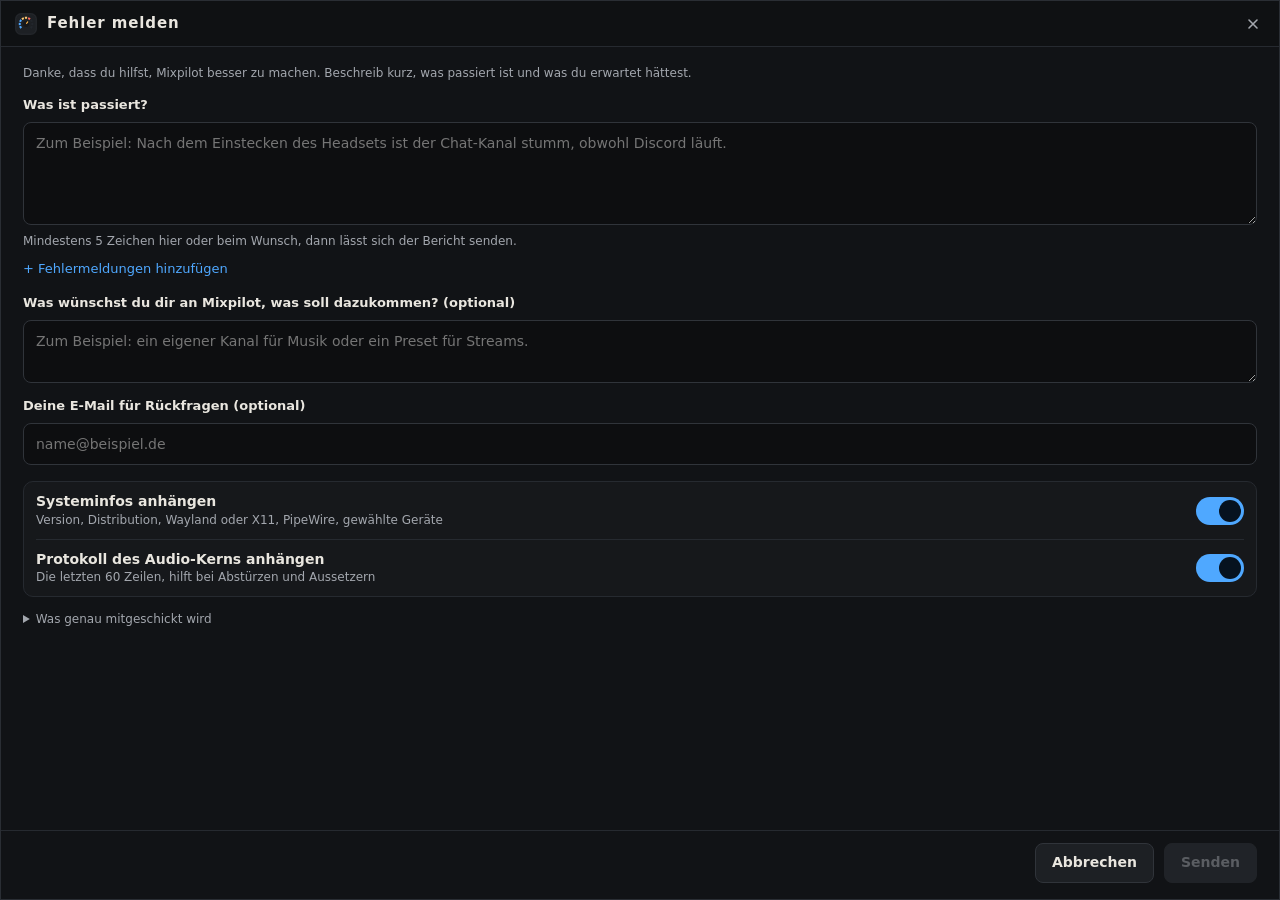
==== commit d09141cf: "Ask for wishes and ideas in the bug report" ====
--- a/app/ui/bugreport.html
+++ b/app/ui/bugreport.html
@@ -23,12 +23,14 @@
       <p class="hint">Danke, dass du hilfst, Mixpilot besser zu machen. Beschreib kurz, was passiert ist und was du erwartet hättest.</p>
       <label class="lbl" for="desc">Was ist passiert?</label>
       <textarea id="desc" rows="4" aria-describedby="desc-hint" placeholder="Zum Beispiel: Nach dem Einstecken des Headsets ist der Chat-Kanal stumm, obwohl Discord läuft."></textarea>
-      <p class="hint" id="desc-hint">Mindestens 5 Zeichen, dann lässt sich der Bericht senden.</p>
+      <p class="hint" id="desc-hint">Mindestens 5 Zeichen hier oder beim Wunsch, dann lässt sich der Bericht senden.</p>
       <button type="button" class="linkbtn" id="add-errors">+ Fehlermeldungen hinzufügen</button>
       <div id="err-field" hidden>
         <label class="lbl" for="errors">Fehlermeldungen</label>
         <textarea id="errors" rows="3" class="mono-area" placeholder="Text aus einer Fehlermeldung, falls vorhanden"></textarea>
       </div>
+      <label class="lbl" for="wish">Was wünschst du dir an Mixpilot, was soll dazukommen? (optional)</label>
+      <textarea id="wish" rows="2" placeholder="Zum Beispiel: ein eigener Kanal für Musik oder ein Preset für Streams."></textarea>
       <label class="lbl" for="email">Deine E-Mail für Rückfragen (optional)</label>
       <input type="email" id="email" class="text" placeholder="name@beispiel.de" autocomplete="email">
       <div class="group">
--- a/app/ui/style.css
+++ b/app/ui/style.css
@@ -34,7 +34,7 @@
 * { box-sizing: border-box; }
 html, body { margin: 0; height: 100%; overflow: hidden; background: var(--bg); color: var(--text); font: 14px/1.4 system-ui, "Cantarell", sans-serif; }
 button, select, input { font: inherit; color: inherit; }
-button:focus-visible, select:focus-visible, input:focus-visible { outline: 2px solid var(--acc2); outline-offset: 2px; }
+button:focus-visible, select:focus-visible, input:focus-visible, summary:focus-visible { outline: 2px solid var(--acc2); outline-offset: 2px; }
 [hidden] { display: none !important; }
 /* headings for structure only, the classes give them their look */
 h1, h2, h3 { margin: 0; }
@@ -43,8 +43,9 @@
 .app { height: 100vh; box-sizing: border-box; overflow: hidden; display: flex; flex-direction: column; background: var(--win); border: 1px solid #2a2e34; }
 
 /* own title bar: frameless window, drag anywhere that is not a button */
-.titlebar { display: flex; align-items: center; gap: 12px; height: 46px; padding: 0 6px 0 14px; background: #0f1113; border-bottom: 1px solid var(--line); user-select: none; }
-.titlebar .brand { display: flex; align-items: center; gap: 10px; flex-grow: 1; min-width: 0; height: 100%; }
+/* one row at 100 %; zoomed in, the window buttons wrap into a second row instead of leaving the window */
+.titlebar { flex: none; display: flex; flex-wrap: wrap; align-items: center; gap: 12px; min-height: 46px; padding: 4px 6px 4px 14px; background: #0f1113; border-bottom: 1px solid var(--line); user-select: none; }
+.titlebar .brand { display: flex; align-items: center; gap: 10px; flex: 1 1 200px; min-width: 0; align-self: stretch; }
 .titlebar .name { font-weight: 700; font-size: 15px; letter-spacing: 0.06em; }
 .titlebar .sub { font-size: 12px; color: var(--muted); white-space: nowrap; overflow: hidden; text-overflow: ellipsis; }
 .win-btns { display: flex; align-items: center; gap: 2px; }
@@ -57,7 +58,6 @@
 .tb-btn.heart:hover { background: #3a1d24; color: #ff9aa6; }
 .tb-sep { width: 1px; height: 20px; background: var(--line2); margin: 0 6px; }
 .spacer { flex-grow: 1; }
-.top { display: flex; flex-wrap: wrap; align-items: center; gap: 14px 16px; padding: 12px 20px; background: #141619; border-bottom: 1px solid var(--line); }
 .logo-bg { fill: var(--panel2); stroke: var(--line2); stroke-width: 16; }
 .logo-segs { fill: none; stroke-width: 46; }
 .lg-low { stroke: var(--seg-low); } .lg-mid { stroke: var(--seg-mid); } .lg-hi { stroke: var(--seg-hi); } .lg-off { stroke: var(--seg-off); }
@@ -91,7 +91,8 @@
 .core-status { font-size: 12px; color: var(--muted); white-space: nowrap; margin-right: 6px; }
 .core-status.off { color: var(--red); }
 
-main { flex: 1 1 auto; min-height: 0; overflow: hidden; padding: 14px 20px; display: flex; flex-direction: column; gap: 12px; }
+/* at 100 % everything fits; zoomed in (Ctrl+Plus) the content scrolls instead of being cut off */
+main { flex: 1 1 auto; min-height: 0; overflow: auto; padding: 14px 20px; display: flex; flex-direction: column; gap: 12px; }
 .page { flex: 1 1 auto; min-height: 0; display: flex; flex-direction: column; gap: 12px; }
 .cols { display: flex; flex-wrap: wrap; gap: 16px; align-items: flex-start; }
 .grow { flex: 1 1 360px; min-width: 0; }
@@ -112,10 +113,12 @@
 .hint { margin: 0; font-size: 12px; color: var(--muted); }
 .path { overflow-wrap: anywhere; }
 .error { margin: 0; padding: 10px 14px; border-radius: 8px; background: #3a1714; color: #ffd2cc; }
+.error-close { float: right; margin: -4px -6px 0 12px; padding: 2px 6px; border: 0; border-radius: 4px; background: none; color: inherit; font: inherit; font-size: 18px; line-height: 1; cursor: pointer; }
+.error-close:hover { background: #5a2520; }
 
 /* mixer strips */
 /* the channel strips fill the window, init() gives the rotated faders the matching length */
-.strips { flex: 1 1 auto; min-height: 0; display: flex; gap: 12px; align-items: stretch; }
+.strips { flex: 1 1 auto; min-height: auto; display: flex; gap: 12px; align-items: stretch; }
 .strip { flex: 1 1 150px; min-width: 0; padding: 12px 12px; border-radius: 10px; background: var(--panel); border: 1px solid var(--line); display: flex; flex-direction: column; gap: 10px; }
 .strip.master { border-color: #3a3326; }
 .sep { width: 1px; background: var(--line2); margin: 0 6px; }
@@ -124,7 +127,7 @@
 .strip-name { flex-grow: 1; font-weight: 700; font-size: 13px; letter-spacing: 0.08em; text-transform: uppercase; }
 .dot { width: 8px; height: 8px; border-radius: 50%; background: #5a5f67; }
 .dot.on { background: var(--acc2); }
-.strip-body { display: flex; justify-content: center; gap: 12px; flex: 1 1 auto; min-height: 200px; }
+.strip-body { display: flex; justify-content: center; gap: 12px; flex: 1 1 auto; min-height: 170px; }
 .meter { display: flex; gap: 3px; padding: 4px; border-radius: 4px; background: var(--well); }
 .meter .col { display: flex; flex-direction: column-reverse; gap: 2px; }
 .meter i { display: block; width: 7px; flex: 1 1 0; border-radius: 1px; background: var(--seg-off); }
@@ -184,10 +187,13 @@
 .chip-name { min-height: 34px; width: 130px; padding: 0 14px; border-radius: 17px; border: 1px solid var(--acc2); background: var(--panel2); color: var(--text); font: inherit; font-weight: 600; font-size: 13px; outline: none; }
 .chip-name[aria-invalid="true"] { border-color: var(--red); }
 .name-error { align-self: center; font-size: 12px; color: var(--red); }
-
-.bands-scroll { overflow-x: auto; }
-.eqgrid { display: flex; gap: 4px; min-width: 520px; margin-bottom: 4px; padding: 8px 12px; border-radius: 6px; background: var(--well); }
-.eqgrid .ledcol { flex: 1 1 0; grid-template-rows: repeat(var(--rows), 7px); gap: 3px; }
+.hint.alert { color: var(--red); }
+
+/* when an error banner and wrapped preset chips leave too little height, the LED rows get thinner instead of the tab scrolling */
+#tab-sound > .card { min-height: 0; }
+.bands-scroll { overflow-x: auto; flex: 0 1 auto; min-height: 0; display: flex; flex-direction: column; }
+.eqgrid { flex: 0 1 auto; min-height: 0; display: flex; gap: 4px; min-width: 520px; margin-bottom: 4px; padding: 8px 12px; border-radius: 6px; background: var(--well); }
+.eqgrid .ledcol { flex: 1 1 0; grid-template-rows: repeat(var(--rows), minmax(2px, 7px)); gap: 3px; }
 .eqgrid .ledcol i { width: 100%; }
 .ledcol i.dim { opacity: 0.45; }
 /* ten equal cells so every band sits under the middle of its three LED columns */
@@ -275,7 +281,7 @@
 .cmd-row { display: flex; align-items: center; gap: 8px; }
 .cmd-row code { flex: 1 1 auto; margin: 0 !important; overflow-x: auto; white-space: nowrap; }
 .btn.primary:disabled { background: var(--line2); border-color: var(--line2); color: var(--muted); }
-.dialog.wide { max-width: 920px; overflow: hidden; gap: 14px; }
+.dialog.wide { max-width: 920px; gap: 14px; }
 .dialog-cols { display: grid; grid-template-columns: minmax(0, 1.25fr) minmax(0, 1fr); gap: 18px; align-items: start; }
 .dialog-side { display: flex; flex-direction: column; gap: 10px; }
 .dialog-side .field.wide { margin-top: 0; }
@@ -295,7 +301,7 @@
 #licenses { height: 380px; max-height: none; overflow-wrap: anywhere; }
 
 /* what's new, in the look of the store banner */
-.dialog.news { max-width: 720px; padding: 0; gap: 0; overflow: hidden; }
+.dialog.news { max-width: 720px; padding: 0; gap: 0; }
 .news-head { display: flex; align-items: center; gap: 22px; padding: 16px 24px; background: var(--well); border-bottom: 1px solid var(--line); }
 .news-brand { flex: 1; display: flex; align-items: center; gap: 16px; min-width: 0; }
 #news-logo svg { display: block; width: 64px; height: 64px; }
